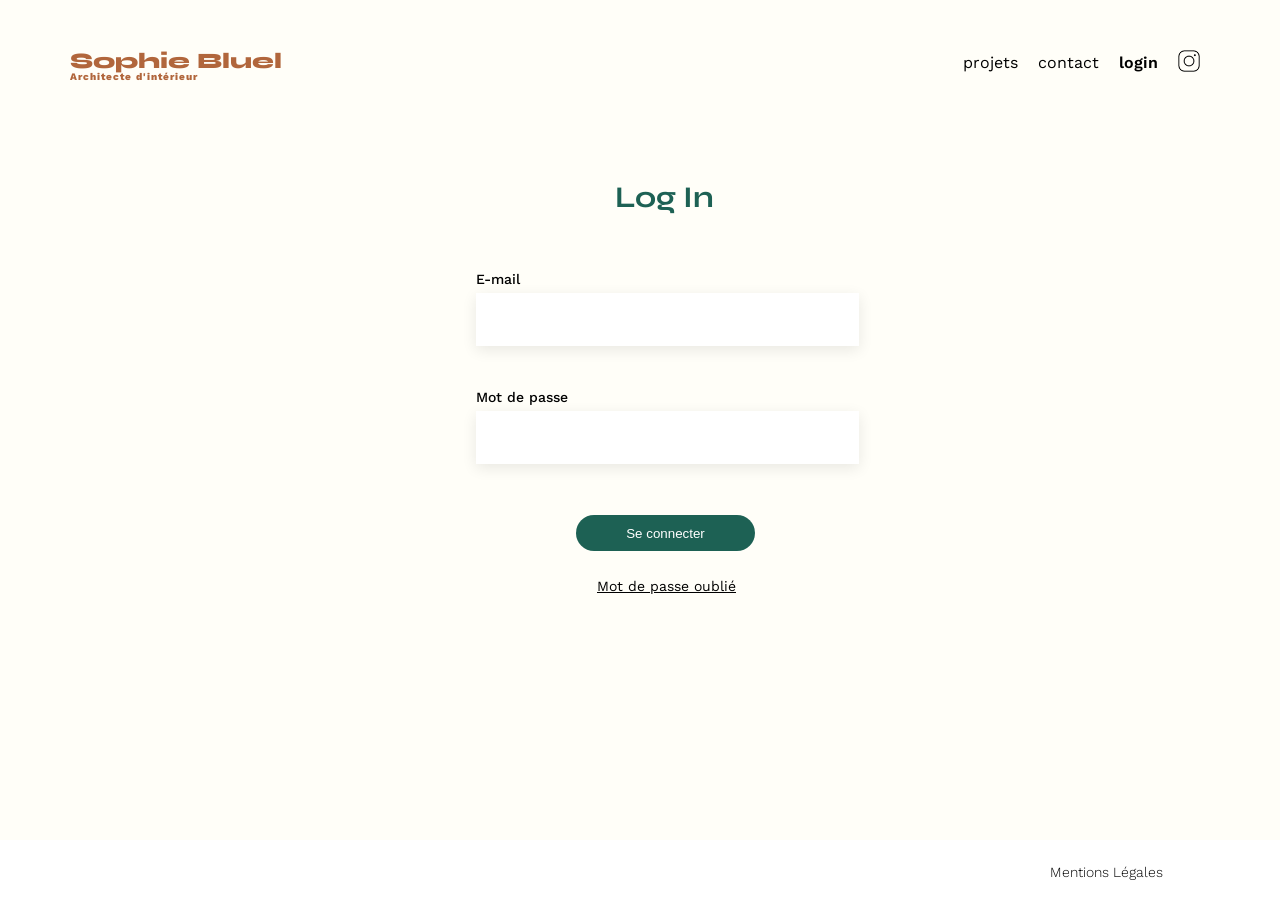
==== FrontEnd/login.html @ ffaa09be "mise à jour du footer" ====
<!DOCTYPE html>
<html lang="en">
<head>
    <meta charset="UTF-8">
    <meta name="viewport" content="width=device-width, initial-scale=1.0">
    <title>Sophie Bluel - Architecte d'intérieur-Page de connexion</title>
    <link rel="preconnect" href="https://fonts.googleapis.com">
	<link rel="preconnect" href="https://fonts.gstatic.com" crossorigin>
	<link href="https://fonts.googleapis.com/css2?family=Syne:wght@700;800&family=Work+Sans&display=swap" rel="stylesheet">
    <link rel="stylesheet" href="./assets/style.css">
</head>
<body>
<div class="container">
        <header>
            <h1>Sophie Bluel <span>Architecte d'intérieur</span></h1>
            <nav>
                <ul>
                <li>projets</li>
                <li>contact</li>
                <li id="login-page">login</li>
                <li><img src="./assets/icons/instagram.png" alt="Instagram"></li>
                </ul>
            </nav>
        </header>
        <main>
            <h2 id="login">Log In</h1>
                <form action="" id="form-login">
                    <fieldset>
                        <label for="emailinput">E-mail</label><br>
                        <input type="text" name="email" id="emailinput"><br><br>

                        <label for="Passwordinput">Mot de passe</label><br>
                        <input type="Password" name="mot_de_passe" id="Passwordinput" ><br><br>

                        <button id="btn">Se connecter</button>
                    </fieldset>
                </form>
            <a href=""> <p id="p">Mot de passe oublié</p></a>
</div>  </main>    
        <footer>
        <nav>
            <ul>
                <li id="end">Mentions Légales</li>
            </ul>
        </nav>
</footer>
<script src="./assets/login.js"></script>
</body>
</html>
---- FrontEnd/assets/style.css ----
/* http://meyerweb.com/eric/tools/css/reset/
   v2.0 | 20110126
   License: none (public domain)
*/


html, body, div, span, applet, object, iframe,
h1, h2, h3, h4, h5, h6, p, blockquote, pre,
a, abbr, acronym, address, big, cite, code,
del, dfn, em, img, ins, kbd, q, s, samp,
small, strike, strong, sub, sup, tt, var,
b, u, i, center,
dl, dt, dd, ol, ul, li,
fieldset, form, label, legend,
table, caption, tbody, tfoot, thead, tr, th, td,
article, aside, canvas, details, embed,
figure, figcaption, footer, header, hgroup,
menu, nav, output, ruby, section, summary,
time, mark, audio, video {
	margin: 0;
	padding: 0;
	border: 0;
	font-size: 100%;
	font: inherit;
	vertical-align: baseline;
}

/* HTML5 display-role reset for older browsers */
article, aside, details, figcaption, figure,
footer, header, hgroup, menu, nav, section {
	display: block;
}
body {
	line-height: 1;
	background: #FFFEF8;
	display: flex;
    flex-direction: column;
    height: 100vh;

}
ol, ul {
	list-style: none;
}
blockquote, q {
	quotes: none;
}
blockquote:before, blockquote:after,
q:before, q:after {
	content: '';
	content: none;
}
table {
	border-collapse: collapse;
	border-spacing: 0;
}
/** end reset css**/
.container {
	max-width: 1140px;
	margin:auto;
	font-family: 'Work Sans' ;
	font-size: 14px;
	flex: 1;
}
header {
	display: flex;
	justify-content: space-between;
	margin: 50px 0
}
section {
	margin: 50px 0
}

h1{
	display: flex;
	flex-direction: column;
	font-family: 'Syne';
	font-size: 22px;
	font-weight: 800;
	color: #B1663C
}


h1 > span {
	font-family: 'Work Sans';
	font-size:10px;
	letter-spacing: 0.1em;

}

h2{
	font-family: 'Syne';
	font-weight: 700;
	font-size: 30px;
	color: #1D6154
}
nav ul {
	display: flex;
	align-items: center;
	list-style-type: none;

}
nav li {
	padding: 0 10px;
	font-size: 1.2em;
	font-family: Work Sans;
    font-weight: 400;
    font-style: Regular;
    font-size: 16px;
    line-height: 100%;
	letter-spacing: 0%;
	text-align: center;
}
#login-1{
	color: inherit;
  text-decoration: none;
}
 nav img{
	width: 22px;
    height: 22px;


}

li:hover {
	color: #B1663C;
}
#introduction {
	display: flex;
	align-items: center;
}
#introduction figure {
	flex: 1
}
#introduction img {
	display: block;
	margin: auto;
	width: 80%;
}

#introduction article {
	flex: 1
}
#introduction h2 {
	margin-bottom: 1em;
}

#introduction p {
	margin-bottom: 0.5em;
}
#portfolio h2 {
	text-align: center;
	margin-bottom: 1em;
}
#filters{
	display: flex;
    justify-content: center;
    gap: 10px;
    margin-bottom: 50px;
}
#filters button {
padding-left: 15px ;
padding-right: 15px;
height: 37px;
border-radius: 60px;
border: 1px solid #1D6154;
font-weight: 700;
font-family:'Syne';
font-style: Bold;
font-size: 16px;
line-height: 100%;
letter-spacing: 0;
text-align :center;
color: #1D6154;
background: #FFFFFF;
;
}
#filters button:hover{
background: #1D6154;
color: #FFFFFF;
;
}
.gallery {
	width: 100%;
	display: grid;
	grid-template-columns: 1fr 1fr 1fr;
	grid-column-gap: 20px;
	grid-row-gap: 20px;
}

.gallery img {
	width: 100%;

}
#contact {
	width: 50%;
margin: auto;
}
#contact > * {
	text-align: center;

}
#contact h2{
	margin-bottom: 20px;
}
#contact form {
	text-align: left;
	margin-top:30px;
	display: flex;
	flex-direction: column;
}

#contact input {
	height: 50px;
	font-size: 1.2em;
	border: none;
	box-shadow: 0px 4px 14px rgba(0, 0, 0, 0.09);
}
#contact label {
	margin: 2em 0 1em 0;
}
#contact textarea {
	border: none;
	box-shadow: 0px 4px 14px rgba(0, 0, 0, 0.09);
}

input[type="submit"]{
	font-family: 'Syne';
	font-weight: 700;
	color: white;
	background-color: #1D6154;
	margin : 2em auto ;
	width: 180px;
	text-align: center;
	border-radius: 60px ;
}

footer nav ul {
    width: 100%; 
	height: 60px;
    background: #FFFFFF;
    display: flex;
	justify-content: flex-end;
	/* margin: 2em ; */
	margin-left: 0;
	margin-right: 0;
    

}



/*Css pour la page de connexion*/
#login-page{
	
font-weight: 600;


}

#login{

	margin-left: 545px;
	margin-bottom: 60px;
	margin-top: 100px;
	
}
#form-login input{
	margin-top: 7px;
	margin-bottom: 30px;
	margin-left: 406px ;
	margin-right: 531px;
	width: 379px;
    height: 51px; 
	background: #FFFFFF;
    box-shadow: 0px 4px 14px 0px #00000017;
	border: none;




}
#form-login label{

margin-left: 406px ;
font-family: Work Sans;
font-weight: 500;
font-style: Medium;
font-size: 14px;
line-height: 100%;
letter-spacing: 0%;

}
#form-login #btn{
	margin-left: 506px;
	width: 179px;
	height: 36px;
	border-radius: 60px;
    background: #1D6154;
	border: none;
	margin-top: 7px;
	color: #FFFFFF
}
#p{
	margin-left: 527px;
	margin-top: 28px;
	color: black;
	text-decoration: underline;
}
.footer{
width: 1440px;
height: 60px;
background: #FFFFFF;
margin: 0;

}
#end{
	color: black;
	text-decoration: underline;
	font-family: Work Sans;
	font-weight: 300;
	font-style: Light;
	font-size: 14px;
	line-height: 100%;
	letter-spacing:0%;
	margin-top:24px ;
	margin-bottom: 20px;
	margin: left 1224px; ;
	margin-right:107px ;
	text-decoration: none;
}
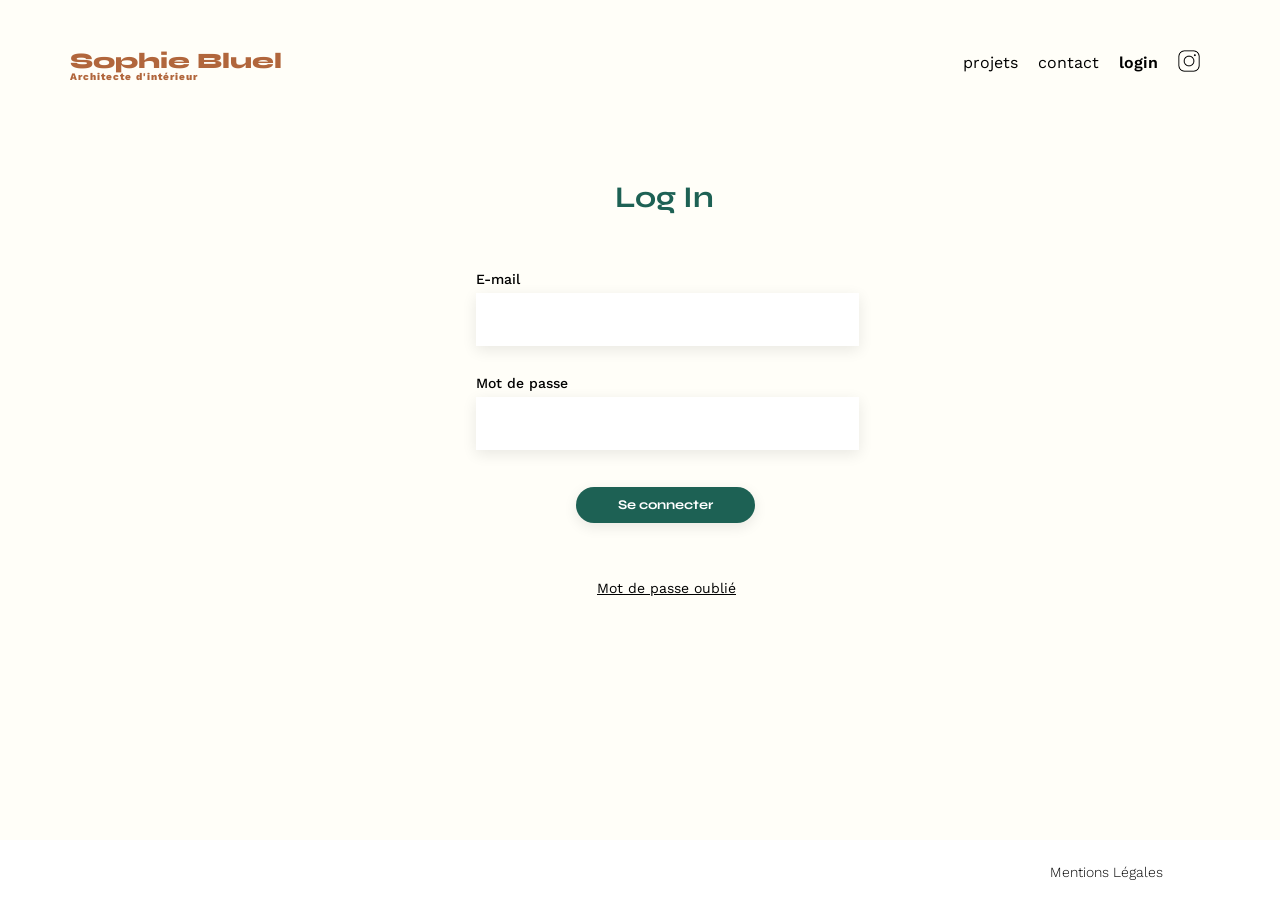
==== commit 08b40604: "mise à jour" ====
--- a/FrontEnd/login.html
+++ b/FrontEnd/login.html
@@ -23,17 +23,13 @@
             </nav>
         </header>
         <main>
-            <h2 id="login">Log In</h1>
-                <form action="" id="form-login">
-                    <fieldset>
-                        <label for="emailinput">E-mail</label><br>
-                        <input type="text" name="email" id="emailinput"><br><br>
-
-                        <label for="Passwordinput">Mot de passe</label><br>
-                        <input type="Password" name="mot_de_passe" id="Passwordinput" ><br><br>
-
-                        <button id="btn">Se connecter</button>
-                    </fieldset>
+            <h2 id="login">Log In</h2>
+                <form id="form-login">
+                    <label for="emailinput">E-mail</label>
+                    <input type="email" id="emailinput" name="email">
+                    <label for="Passwordinput">Mot de passe</label>
+                    <input type="password" id="Passwordinput" name="password">
+                    <input type="submit" id="btn" value="Se connecter">
                 </form>
             <a href=""> <p id="p">Mot de passe oublié</p></a>
 </div>  </main>    
--- a/FrontEnd/assets/style.css
+++ b/FrontEnd/assets/style.css
@@ -240,7 +240,7 @@
     background: #FFFFFF;
     display: flex;
 	justify-content: flex-end;
-	/* margin: 2em ; */
+	
 	margin-left: 0;
 	margin-right: 0;
     
@@ -329,13 +329,293 @@
 	text-decoration: none;
 }
 
-
-
-
-
-
-
-
-
-
-
+#edit-bar{
+	
+    background: #000000;
+	color: #FFFFFF;
+	display:none
+	 
+}
+#edit-bar i {
+	color: #FFFFFF;
+    margin-left: 650px;
+    margin-top: 20px;
+	margin-bottom: 20px;
+	margin-right: 11px;
+	font-size: 16px;
+	
+
+ 
+}
+#edit-bar p{
+	margin-top: 20px;
+	font-family: Work Sans;
+	font-weight: 400;
+	font-style: Regular;
+	font-size: 16px;
+	line-height: 100%;
+	letter-spacing: 0%;
+	text-align: center;
+
+}
+
+
+#portfolio a{
+margin-left: 31px;
+color: #000000;
+font-family: Work Sans;
+font-weight: 400;
+font-style: Regular;
+font-size: 14px;
+line-height: 100%;
+letter-spacing: 0%;
+text-align: center;
+
+
+
+}
+#portfolio i{
+	margin-right: 11px;
+}
+
+ #modal-overlay { 
+	position: fixed;
+	top:0;
+	left:0;
+	background: #0000004D;
+    height: 100%;
+    width: 100%;
+	display: flex;
+	justify-content: center;
+	align-items: center;
+	
+ }
+  
+  .modal {
+   background: white;
+   border-radius: 10px;
+   width: 630px;
+   height: 670px;
+   position: relative;
+   align-items: center;
+   padding: 30px;
+   
+
+
+   
+ 
+  
+   
+  }
+   .modal h3{
+	width: 173px;
+	height: 30px;
+	opacity: 1;
+	font-family: Work Sans;
+	font-weight: 400;
+	font-style: Regular;
+	font-size: 26px;
+	line-height: 100%;
+	letter-spacing: 0%;
+	text-align: center;
+	margin-left: 209px;
+	margin-top: 60px;
+	margin-bottom: 47px;
+   }
+   #btn-add-photo{
+	width: 237px;
+	height: 36px;
+	border-radius: 60px;
+	background: #1D6154;
+	text-align: center;
+	margin-left: 195px;
+	border: none;
+	margin-top: 7px;
+	color: #FFFFFF;
+	margin-top:38px;
+	margin-bottom: 48px;
+
+   }
+   hr{
+	width: 420px;
+	margin-left:105px ;
+	margin-right: 105px;
+	margin-top: 68px;
+
+
+
+border-width: 1px;
+
+   }
+  .close-modal { 
+   position: absolute;
+    top: 10px;
+	right: 10px;
+    background: none;
+    border: none;
+    font-size: 24px;
+    cursor: pointer;
+   
+  }
+.modal-gallery {
+      display: grid;
+      grid-template-columns: repeat(5, 1fr);
+      gap: 10px;
+	  margin-left:105px ;
+	  margin-right:105px ;
+	 
+  }
+
+  .modal-gallery img {
+      width: 76px;
+      height: 102px;
+      object-fit: cover;
+
+  }
+
+    .modal-gallery i {
+      position: absolute;
+      top: 5px;
+      right: 5px;
+      background: black;
+      color: white;
+      padding: 5px;
+      cursor: pointer;
+      font-size: 12px;
+  }
+  
+
+
+
+.modal-gallery figure {
+      position: relative;
+      margin: 0;
+  }
+
+#modal-overlay-2 {
+	position: fixed;
+	top: 0;
+	left: 0;
+	background: #0000004D;
+	height: 100%;
+	width: 100%;
+	display: flex;
+	justify-content: center;
+	align-items: center;
+}
+
+.modal-header {
+	display: flex;
+	justify-content: center;
+	/* align-items: center; */
+	position: relative;
+	margin-bottom: 20px;
+}
+
+.modal-header h3 {
+	margin-top: 60px;
+	margin-bottom:36px ;
+	margin-left:240px ;
+	margin-right:240px ;
+}
+
+#back {
+	position: absolute;
+	left: 0;
+	background: none;
+	border: none;
+	font-size: 20px;
+	cursor: pointer;
+}
+
+.close-modal-2 {
+	position: absolute;
+	right: 0;
+	background: none;
+	border: none;
+	font-size: 24px;
+	cursor: pointer;
+}
+
+.upload-box {
+	background: #E8F1F6;
+	display: flex;
+	flex-direction: column;
+	align-items: center;
+	justify-content: center;
+	padding: 30px;
+	margin-bottom: 20px;
+	margin-right: 105px;
+	margin-left: 105px;
+}
+
+.upload-icon {
+	font-size: 60px;
+	color: #B9C5CC;
+	margin-bottom: 10px;
+	
+}
+
+.upload-btn {
+	background: #CBD6DC;
+	color: #306685;
+	border-radius: 50px;
+	padding: 10px 20px;
+	cursor: pointer;
+	font-weight: 600;
+	font-size: 14px;
+	margin-bottom: 10px;
+	
+}
+
+#image-upload {
+	display: none;
+}
+
+.upload-help {
+	font-size: 10px;
+	color: #444;
+}
+
+.form-group {
+	display: flex;
+	flex-direction: column;
+	margin-bottom: 20px;
+	margin-right: 105px;
+	margin-left: 105px;
+}
+
+.form-group label {
+	font-size: 14px;
+	margin-bottom: 8px;
+}
+
+.form-group input,
+.form-group select {
+	height: 36px;
+	border: none;
+	box-shadow: 0px 1px 3px rgba(0, 0, 0, 0.15);
+	padding: 0 10px;
+	font-size: 14px;
+}
+
+.submit-btn {
+	width: 237px;
+	height: 36px;
+	border-radius: 60px;
+	background: #A7A7A7;
+	color: white;
+	border: none;
+	cursor: pointer;
+	display: block;
+	margin: 25px auto 0;
+	font-size: 14px;
+}
+
+
+                           
+  
+
+
+
+
